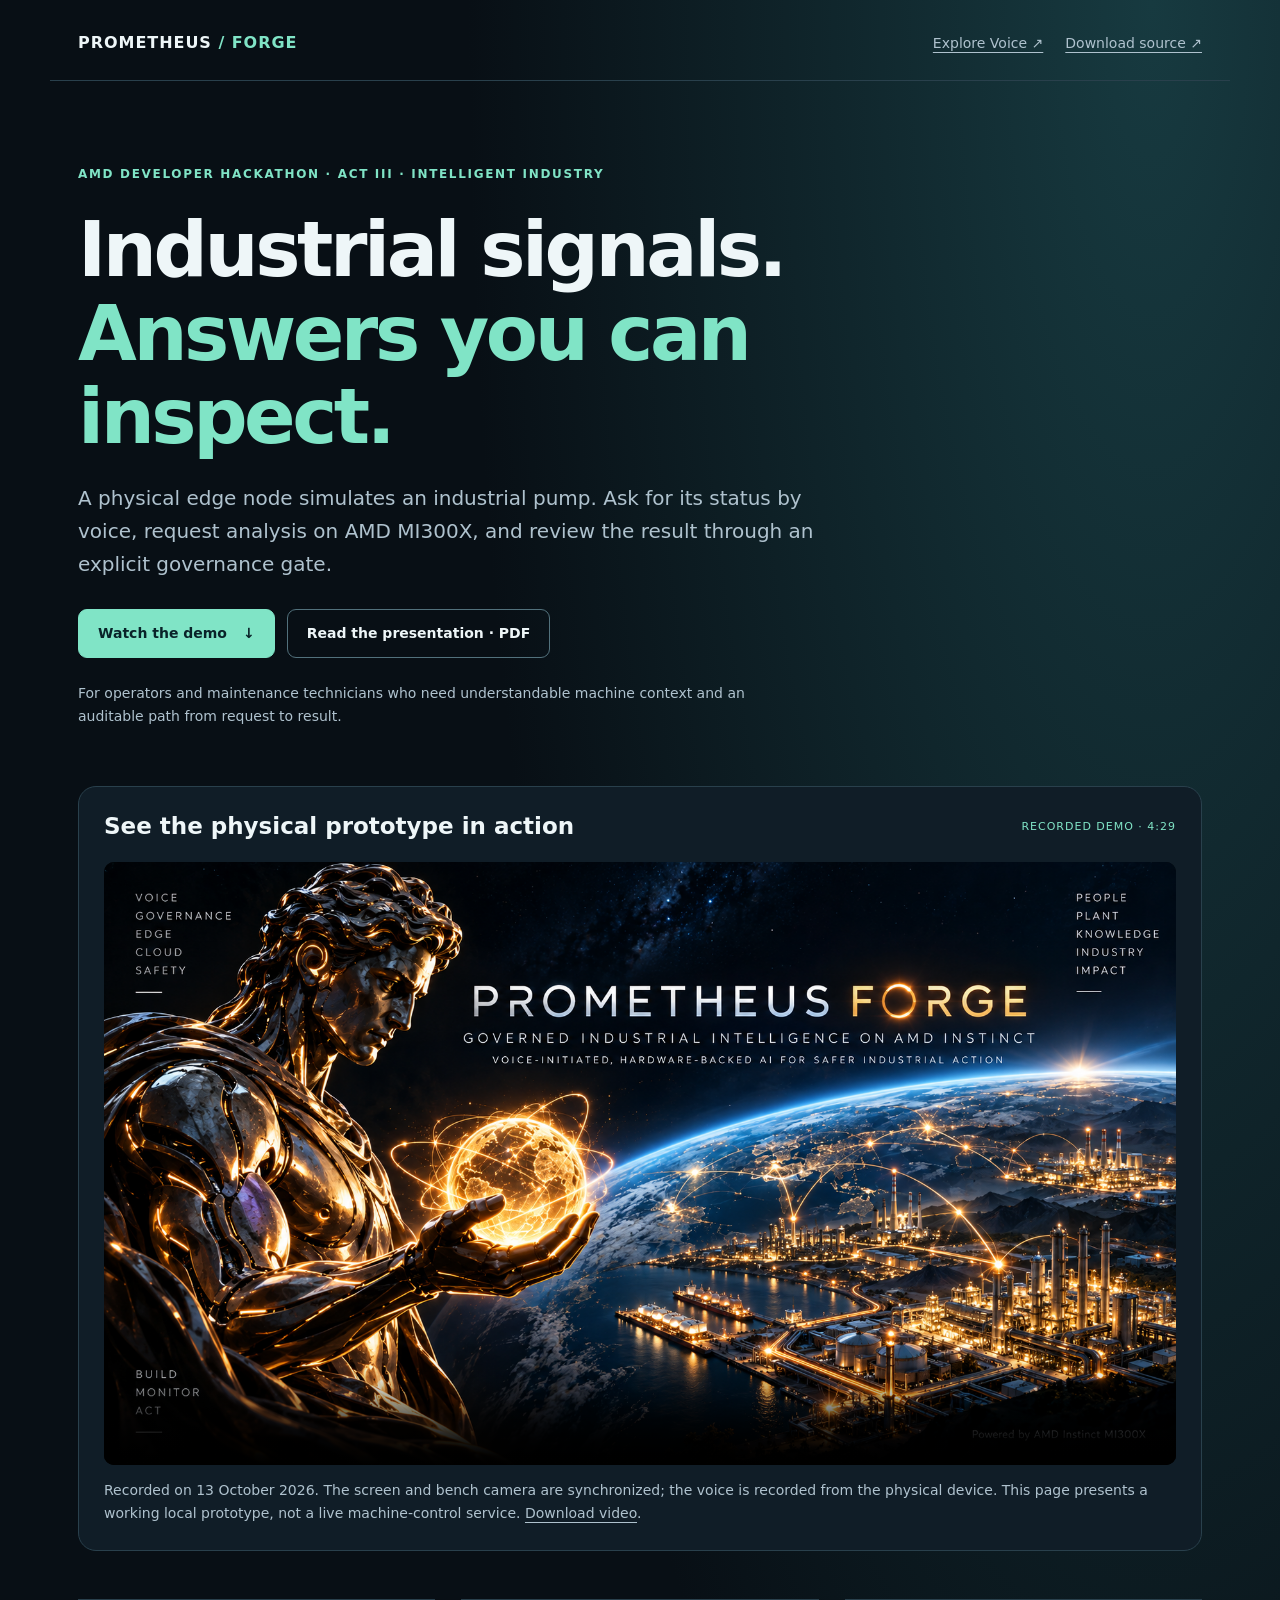
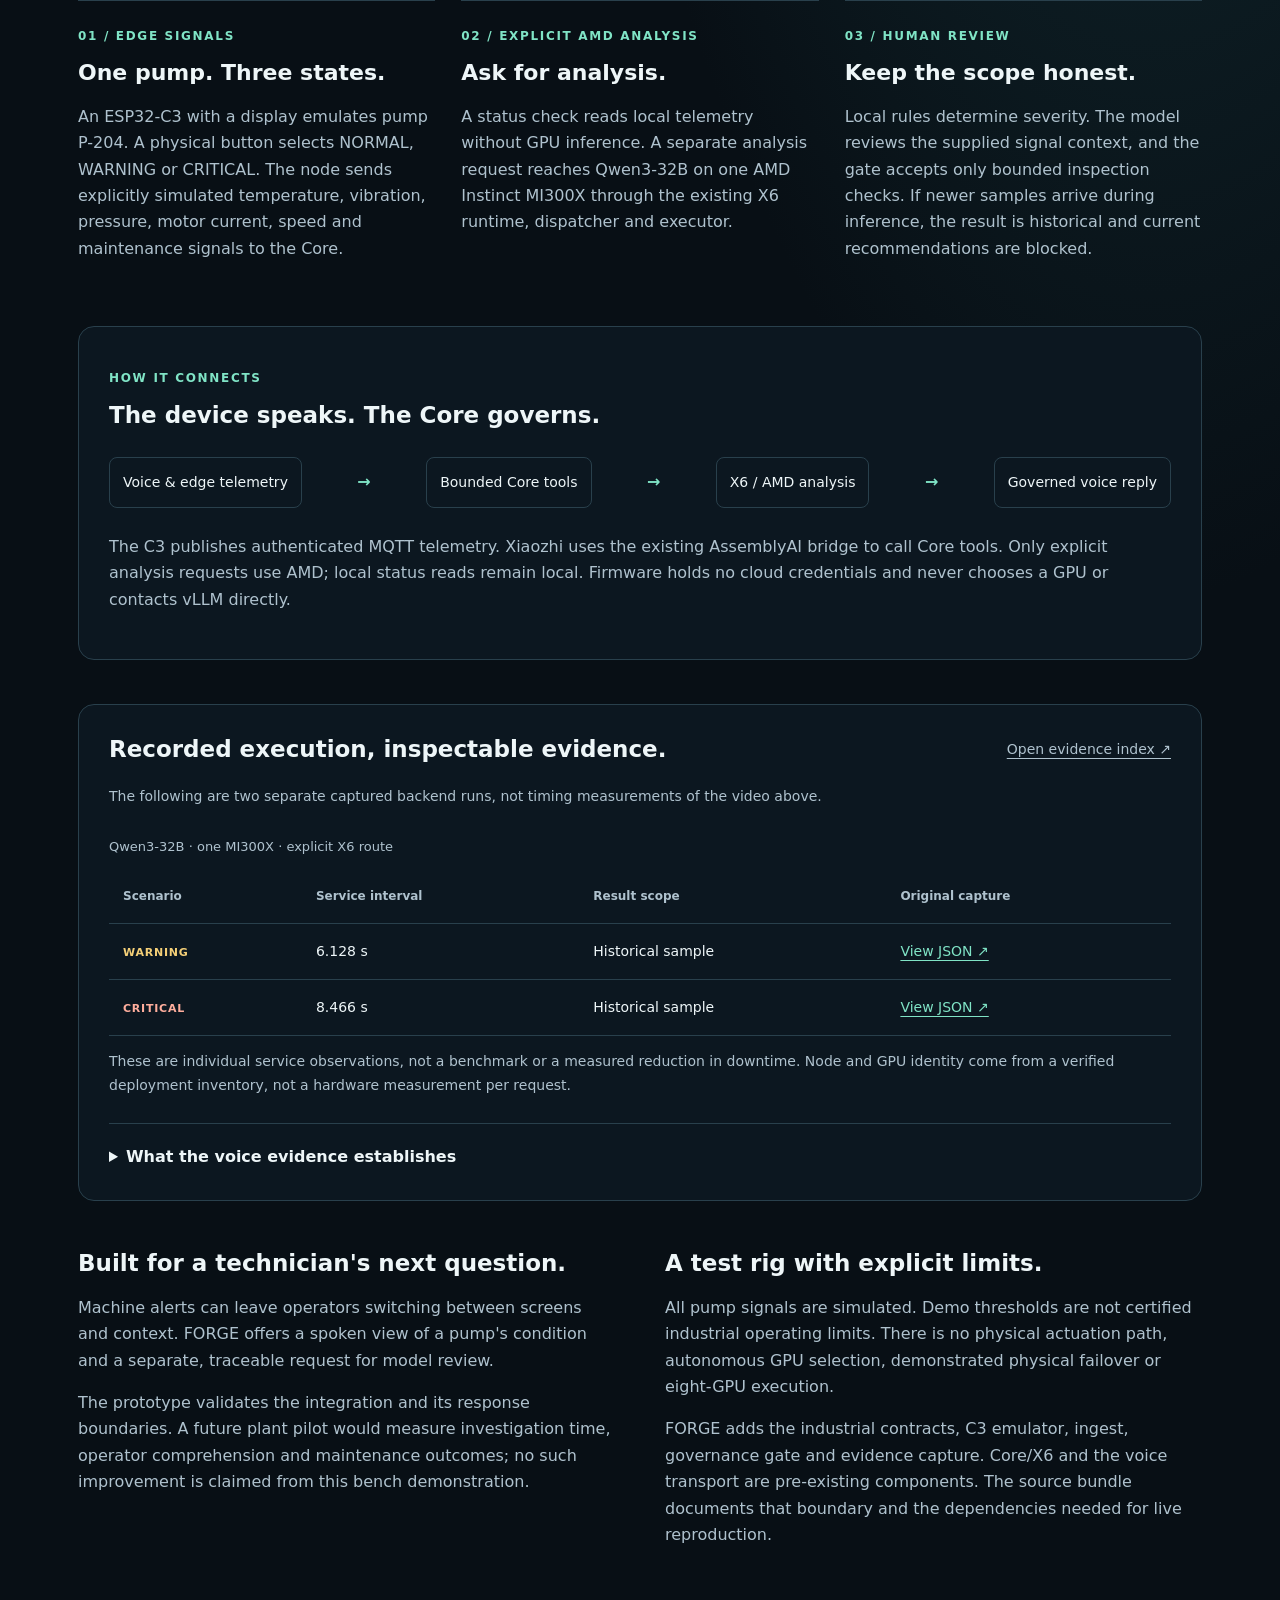
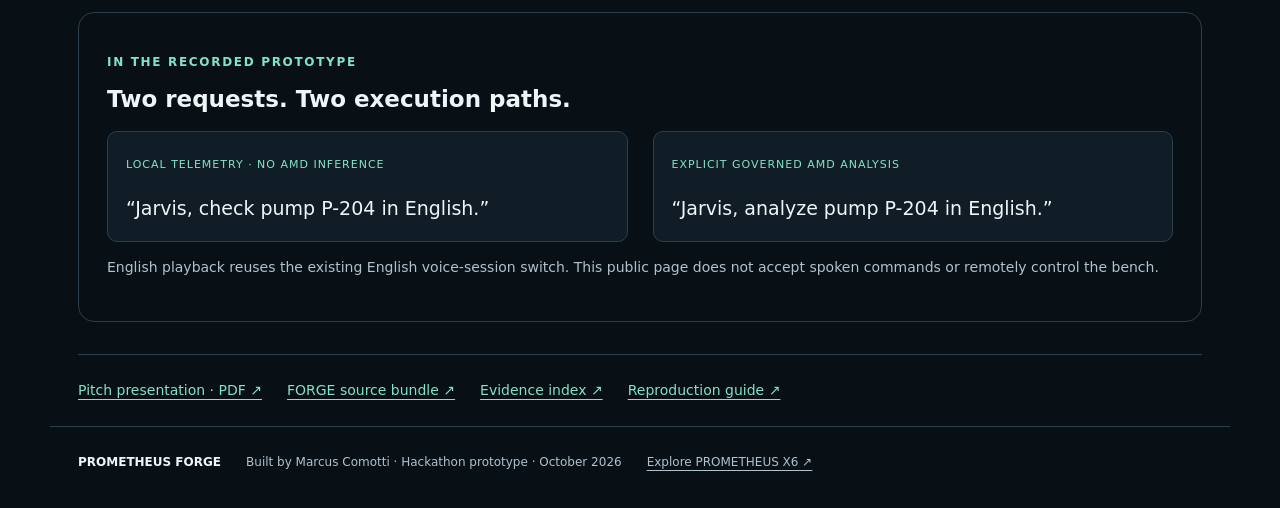
==== public/forge/index.html @ 43f0d74e "Publish PROMETHEUS FORGE industrial AI showcase" ====
<!doctype html>
<html lang="en">
<head>
  <meta charset="utf-8">
  <meta name="viewport" content="width=device-width, initial-scale=1">
  <title>PROMETHEUS FORGE — Governed industrial intelligence</title>
  <meta name="description" content="Watch a physical pump simulator, Xiaozhi voice and governed Qwen3-32B inference on AMD MI300X. Inspect the recorded prototype, presentation and execution evidence.">
  <meta name="theme-color" content="#080f15">
  <meta property="og:title" content="PROMETHEUS FORGE — Industrial signals. Answers you can inspect.">
  <meta property="og:description" content="A recorded industrial prototype combining physical edge telemetry, voice, AMD MI300X inference and human-review boundaries.">
  <meta property="og:image" content="https://jarvisprometheus.space/forge/cover.png">
  <meta property="og:type" content="website">
  <meta property="og:url" content="https://jarvisprometheus.space/forge/">
  <link rel="canonical" href="https://jarvisprometheus.space/forge/">
  <link rel="stylesheet" href="style.css">
</head>
<body>
  <a class="skip" href="#demo">Skip to demonstration</a>
  <header class="wrap"><a class="brand" href="/">PROMETHEUS <span>/ FORGE</span></a><nav class="top-links" aria-label="Related projects"><a class="back" href="/voice/">Explore Voice ↗</a><a class="back" href="source.zip" download>Download source ↗</a></nav></header>
  <main class="wrap">
    <section class="hero" aria-labelledby="title">
      <p class="eyebrow">AMD DEVELOPER HACKATHON · ACT III · INTELLIGENT INDUSTRY</p>
      <h1 id="title">Industrial signals.<br><span>Answers you can inspect.</span></h1>
      <p class="lead">A physical edge node simulates an industrial pump. Ask for its status by voice, request analysis on AMD MI300X, and review the result through an explicit governance gate.</p>
      <div class="actions"><a class="button primary" href="#demo">Watch the demo <span aria-hidden="true">↓</span></a><a class="button" href="presentation.pdf">Read the presentation · PDF</a></div>
      <p class="hero-caption">For operators and maintenance technicians who need understandable machine context and an auditable path from request to result.</p>
    </section>
    <section id="demo" class="demo" aria-labelledby="demo-title">
      <div class="section-head"><h2 id="demo-title">See the physical prototype in action</h2><span class="badge">RECORDED DEMO · 4:29</span></div>
      <video controls playsinline preload="metadata" poster="cover.png" aria-label="PROMETHEUS FORGE recorded demonstration with synchronized desktop and physical devices">
        <source src="demo.mp4" type="video/mp4">
        <p>Your browser cannot play this video. <a href="demo.mp4">Download the demo</a>.</p>
      </video>
      <p class="note">Recorded on 13 October 2026. The screen and bench camera are synchronized; the voice is recorded from the physical device. This page presents a working local prototype, not a live machine-control service. <a href="demo.mp4" download>Download video</a>.</p>
    </section>
    <section class="proof" aria-label="Demonstrated industrial workflow">
      <article><p class="number">01 / EDGE SIGNALS</p><h2>One pump. Three states.</h2><p>An ESP32-C3 with a display emulates pump P-204. A physical button selects NORMAL, WARNING or CRITICAL. The node sends explicitly simulated temperature, vibration, pressure, motor current, speed and maintenance signals to the Core.</p></article>
      <article><p class="number">02 / EXPLICIT AMD ANALYSIS</p><h2>Ask for analysis.</h2><p>A status check reads local telemetry without GPU inference. A separate analysis request reaches Qwen3-32B on one AMD Instinct MI300X through the existing X6 runtime, dispatcher and executor.</p></article>
      <article><p class="number">03 / HUMAN REVIEW</p><h2>Keep the scope honest.</h2><p>Local rules determine severity. The model reviews the supplied signal context, and the gate accepts only bounded inspection checks. If newer samples arrive during inference, the result is historical and current recommendations are blocked.</p></article>
    </section>
    <section class="architecture" aria-labelledby="architecture-title">
      <p class="eyebrow">HOW IT CONNECTS</p><h2 id="architecture-title">The device speaks. The Core governs.</h2>
      <div class="flow"><span>Voice &amp; edge telemetry</span><b aria-hidden="true">→</b><span>Bounded Core tools</span><b aria-hidden="true">→</b><span>X6 / AMD analysis</span><b aria-hidden="true">→</b><span>Governed voice reply</span></div>
      <p>The C3 publishes authenticated MQTT telemetry. Xiaozhi uses the existing AssemblyAI bridge to call Core tools. Only explicit analysis requests use AMD; local status reads remain local. Firmware holds no cloud credentials and never chooses a GPU or contacts vLLM directly.</p>
    </section>
    <section class="evidence-block" aria-labelledby="evidence-title">
      <div class="section-head"><h2 id="evidence-title">Recorded execution, inspectable evidence.</h2><a class="back" href="evidence/index.json">Open evidence index ↗</a></div>
      <p class="note">The following are two separate captured backend runs, not timing measurements of the video above.</p>
      <div class="table-scroll" tabindex="0" role="region" aria-label="Captured AMD backend runs"><table><caption>Qwen3-32B · one MI300X · explicit X6 route</caption><thead><tr><th scope="col">Scenario</th><th scope="col">Service interval</th><th scope="col">Result scope</th><th scope="col">Original capture</th></tr></thead><tbody><tr><th scope="row"><span class="scenario warning">WARNING</span></th><td>6.128 s</td><td>Historical sample</td><td><a href="evidence/warning.json">View JSON ↗</a></td></tr><tr><th scope="row"><span class="scenario critical">CRITICAL</span></th><td>8.466 s</td><td>Historical sample</td><td><a href="evidence/critical.json">View JSON ↗</a></td></tr></tbody></table></div>
      <p class="note">These are individual service observations, not a benchmark or a measured reduction in downtime. Node and GPU identity come from a verified deployment inventory, not a hardware measurement per request.</p>
      <details><summary>What the voice evidence establishes</summary><p>Core results, bridge playback start and audio-submission completion are correlated by actual request and thought IDs. The operator also confirmed hearing the complete English response on the Xiaozhi. That declaration is distinct from a firmware playback-completion acknowledgement. The original captures retain their original test language.</p><p><a href="evidence/voice-listening.json">Inspect the listening declaration ↗</a> · <a href="evidence/voice-trace.json">Inspect the correlated voice trace ↗</a></p></details>
    </section>
    <section class="details" aria-label="Prototype value and boundaries">
      <article><h2>Built for a technician's next question.</h2><p>Machine alerts can leave operators switching between screens and context. FORGE offers a spoken view of a pump's condition and a separate, traceable request for model review.</p><p>The prototype validates the integration and its response boundaries. A future plant pilot would measure investigation time, operator comprehension and maintenance outcomes; no such improvement is claimed from this bench demonstration.</p></article>
      <article><h2>A test rig with explicit limits.</h2><p>All pump signals are simulated. Demo thresholds are not certified industrial operating limits. There is no physical actuation path, autonomous GPU selection, demonstrated physical failover or eight-GPU execution.</p><p>FORGE adds the industrial contracts, C3 emulator, ingest, governance gate and evidence capture. Core/X6 and the voice transport are pre-existing components. The source bundle documents that boundary and the dependencies needed for live reproduction.</p></article>
    </section>
    <section class="commands" aria-labelledby="commands-title"><p class="eyebrow">IN THE RECORDED PROTOTYPE</p><h2 id="commands-title">Two requests. Two execution paths.</h2><div class="command-grid"><article><span class="badge">LOCAL TELEMETRY · NO AMD INFERENCE</span><blockquote>“Jarvis, check pump P-204 in English.”</blockquote></article><article><span class="badge">EXPLICIT GOVERNED AMD ANALYSIS</span><blockquote>“Jarvis, analyze pump P-204 in English.”</blockquote></article></div><p class="note">English playback reuses the existing English voice-session switch. This public page does not accept spoken commands or remotely control the bench.</p></section>
    <nav class="resources" aria-label="Project materials"><a href="presentation.pdf">Pitch presentation · PDF ↗</a><a href="source.zip" download>FORGE source bundle ↗</a><a href="evidence/index.json">Evidence index ↗</a><a href="reproduction.md">Reproduction guide ↗</a></nav>
  </main>
  <footer class="wrap"><strong>PROMETHEUS FORGE</strong><span>Built by Marcus Comotti · Hackathon prototype · October 2026</span><a href="/">Explore PROMETHEUS X6 ↗</a></footer>
</body>
</html>
---- public/forge/style.css ----
:root{color-scheme:dark;--bg:#080f15;--panel:#101d27;--line:#29404c;--text:#eef6f8;--muted:#afc2ce;--mint:#80e4c6}*{box-sizing:border-box}html{scroll-behavior:smooth;scroll-padding-top:24px}body{margin:0;background:radial-gradient(ellipse at 90% 0%,#173a40 0,transparent 42%),var(--bg);color:var(--text);font-family:Inter,system-ui,-apple-system,sans-serif;line-height:1.65}a{color:inherit;text-underline-offset:4px}a:focus-visible{outline:3px solid var(--mint);outline-offset:5px}.wrap{max-width:1180px;margin:auto;padding-left:28px;padding-right:28px}header{display:flex;align-items:center;justify-content:space-between;gap:20px;padding-top:30px;padding-bottom:24px;border-bottom:1px solid var(--line)}.brand{font-weight:800;letter-spacing:.06em;text-decoration:none}.brand span{color:var(--mint)}.back{font-size:14px;color:var(--muted)}.hero{padding:72px 0 44px;max-width:900px}.eyebrow,.number{font-size:12px;letter-spacing:.14em;color:var(--mint);font-weight:700}h1{font-size:clamp(40px,6.2vw,76px);line-height:1.1;letter-spacing:-.045em;margin:23px 0}h1 span{color:var(--mint)}.lead{font-size:20px;max-width:760px;color:var(--muted)}.actions{display:flex;flex-wrap:wrap;gap:12px;margin-top:28px}.button{display:inline-flex;align-items:center;gap:16px;border:1px solid #52717c;border-radius:9px;padding:12px 19px;font-size:14px;font-weight:700;text-decoration:none}.button:hover{background:#1d343e}.primary{background:var(--mint);color:#092329;border-color:var(--mint)}.primary:hover{background:#a0f0d9}.demo{padding:25px;border:1px solid var(--line);border-radius:18px;background:var(--panel)}.section-head{display:flex;gap:18px;align-items:center;justify-content:space-between;margin-bottom:20px}h2{font-size:23px;line-height:1.3;margin:0 0 16px}.section-head h2{margin:0}.badge{font-size:11px;letter-spacing:.09em;color:var(--mint);white-space:nowrap}video{display:block;width:100%;aspect-ratio:16/9;background:#05090c;border-radius:10px}.note{font-size:14px;color:var(--muted)}.demo .note{margin-bottom:0}.proof{display:grid;grid-template-columns:repeat(3,1fr);gap:26px;padding:48px 0}.proof article{border-top:2px solid var(--line);padding-top:14px}.proof p:not(.number),.architecture>p:last-child,.details p{color:var(--muted)}.proof h2{font-size:22px}.architecture{padding:30px;border:1px solid var(--line);border-radius:16px;background:#0c1720}.flow{display:flex;align-items:center;justify-content:space-between;gap:12px;margin:26px 0}.flow span{padding:13px;border:1px solid var(--line);border-radius:8px;font-size:14px;text-align:center}.flow b{color:var(--mint)}.details{display:grid;grid-template-columns:1fr 1fr;gap:50px;padding:48px 0}.resources{display:flex;flex-wrap:wrap;gap:25px;padding:24px 0;border-top:1px solid var(--line);color:var(--mint);font-size:14px}footer{display:flex;flex-wrap:wrap;gap:14px 25px;border-top:1px solid var(--line);padding-top:26px;padding-bottom:35px;font-size:12px;color:var(--muted)}footer strong{color:var(--text)}.skip{position:absolute;left:20px;top:-100px;background:var(--mint);color:#092329;padding:10px;z-index:2}.skip:focus{top:10px}@media(max-width:650px){.wrap{padding-left:18px;padding-right:18px}.hero{padding-top:45px}.lead{font-size:18px}.back{font-size:12px}.brand{font-size:14px}.section-head{align-items:flex-start;flex-direction:column;gap:8px}.demo{padding:14px}.proof,.details{grid-template-columns:1fr;gap:24px;padding:32px 0}.flow{flex-direction:column;align-items:stretch}.flow b{text-align:center;transform:rotate(90deg)}.architecture{padding:22px}.resources{gap:16px}}@media(prefers-reduced-motion:reduce){html{scroll-behavior:auto}}
.top-links{display:flex;gap:22px;flex-wrap:wrap}.hero-caption{font-size:14px;color:var(--muted);max-width:710px;margin-top:24px}.evidence-block{margin-top:44px;padding:30px;border:1px solid var(--line);border-radius:16px;background:#0c1720}.evidence-block details{margin-top:26px;border-top:1px solid var(--line);padding-top:20px}.evidence-block summary{cursor:pointer;font-weight:700}.evidence-block details p{color:var(--muted)}.table-scroll{overflow-x:auto}.table-scroll:focus-visible{outline:2px solid var(--mint);outline-offset:4px}table{width:100%;border-collapse:collapse;margin-top:14px;white-space:nowrap;text-align:left}caption{text-align:left;color:var(--muted);font-size:13px;padding:0 0 14px}th,td{padding:16px 14px;border-bottom:1px solid var(--line);font-size:14px}thead th{font-size:12px;color:var(--muted);font-weight:600}td a{color:var(--mint)}.scenario{letter-spacing:.07em;font-size:11px}.warning{color:#f4cf77}.critical{color:#ffae9d}.commands{padding:28px;border:1px solid var(--line);border-radius:16px;margin-bottom:32px}.command-grid{display:grid;grid-template-columns:1fr 1fr;gap:25px}.command-grid article{padding:18px;border:1px solid var(--line);border-radius:10px;background:var(--panel)}blockquote{margin:18px 0 0;font-size:19px;line-height:1.5}.commands .badge{white-space:normal}@media(max-width:650px){.top-links{gap:10px;justify-content:flex-end}.top-links a{font-size:11px}.evidence-block,.commands{padding:19px}.command-grid{grid-template-columns:1fr}.table-scroll{margin-right:-8px}th,td{padding:12px 10px}}
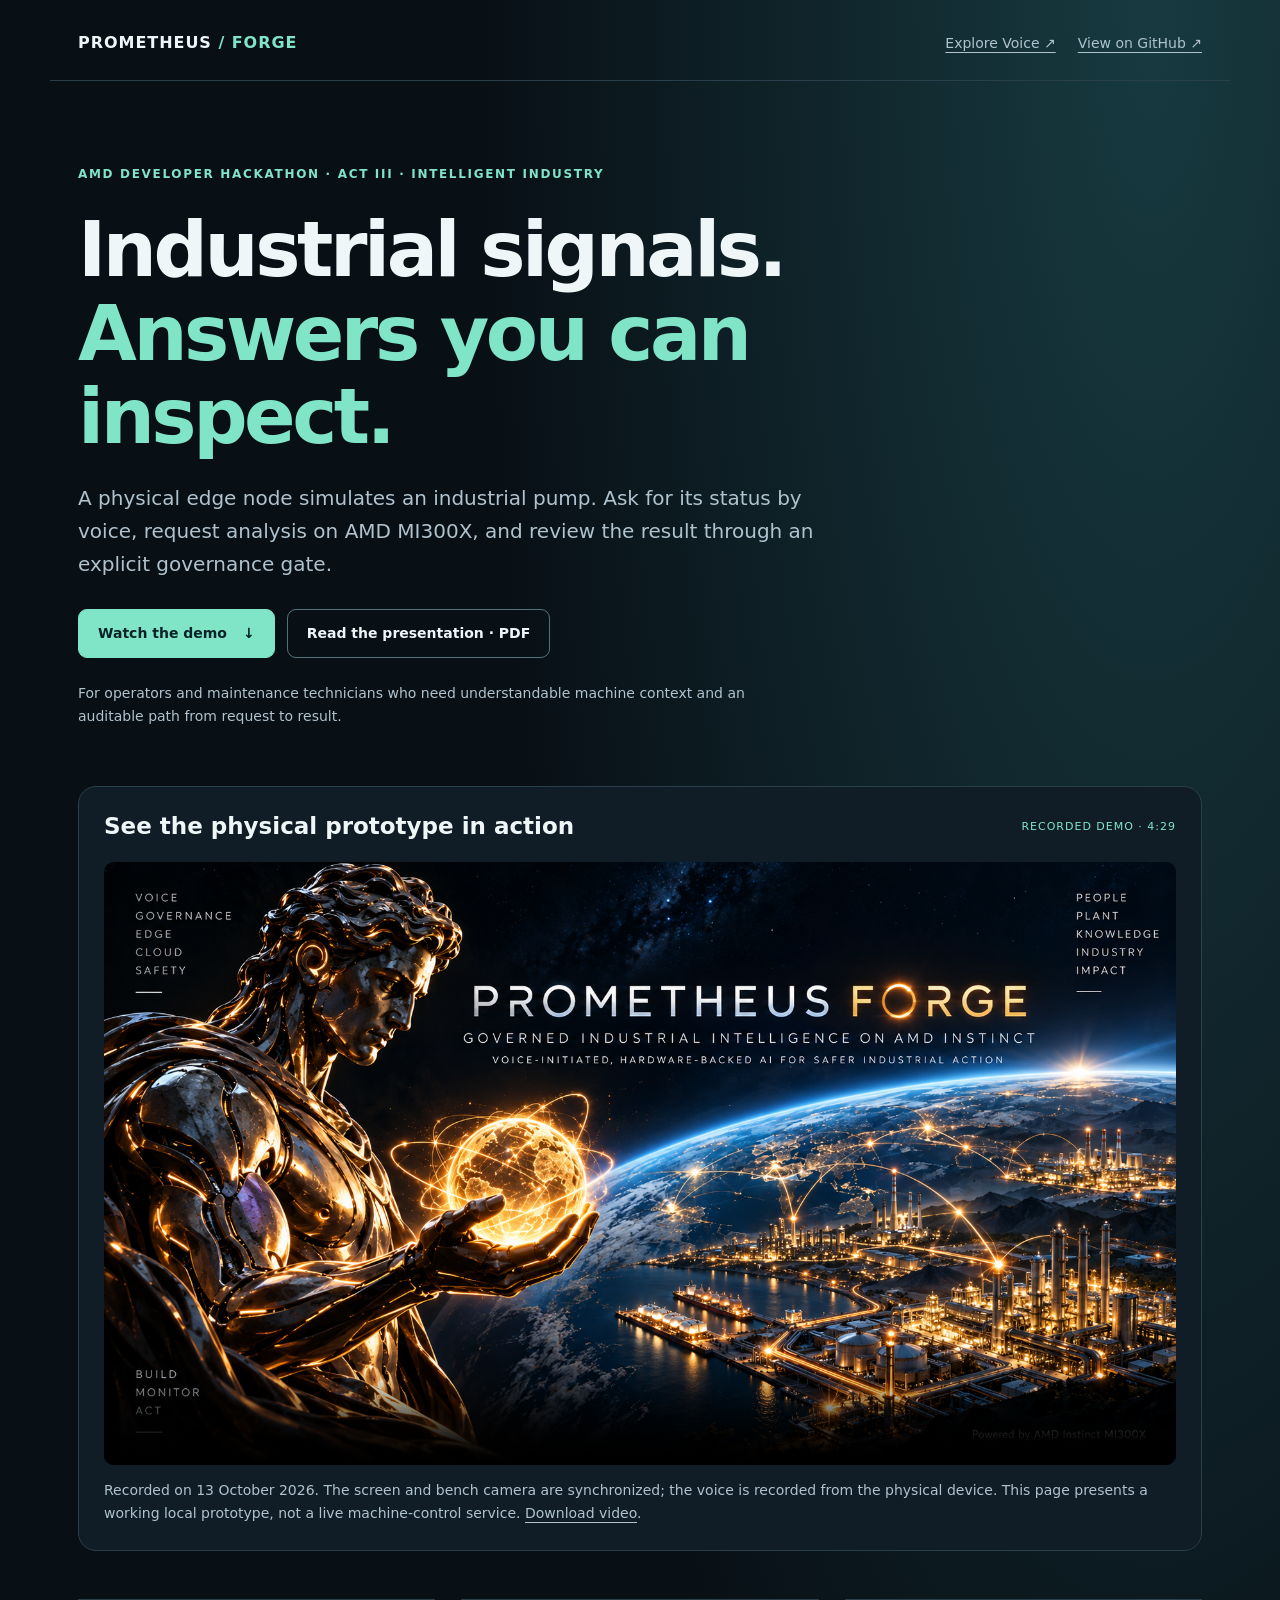
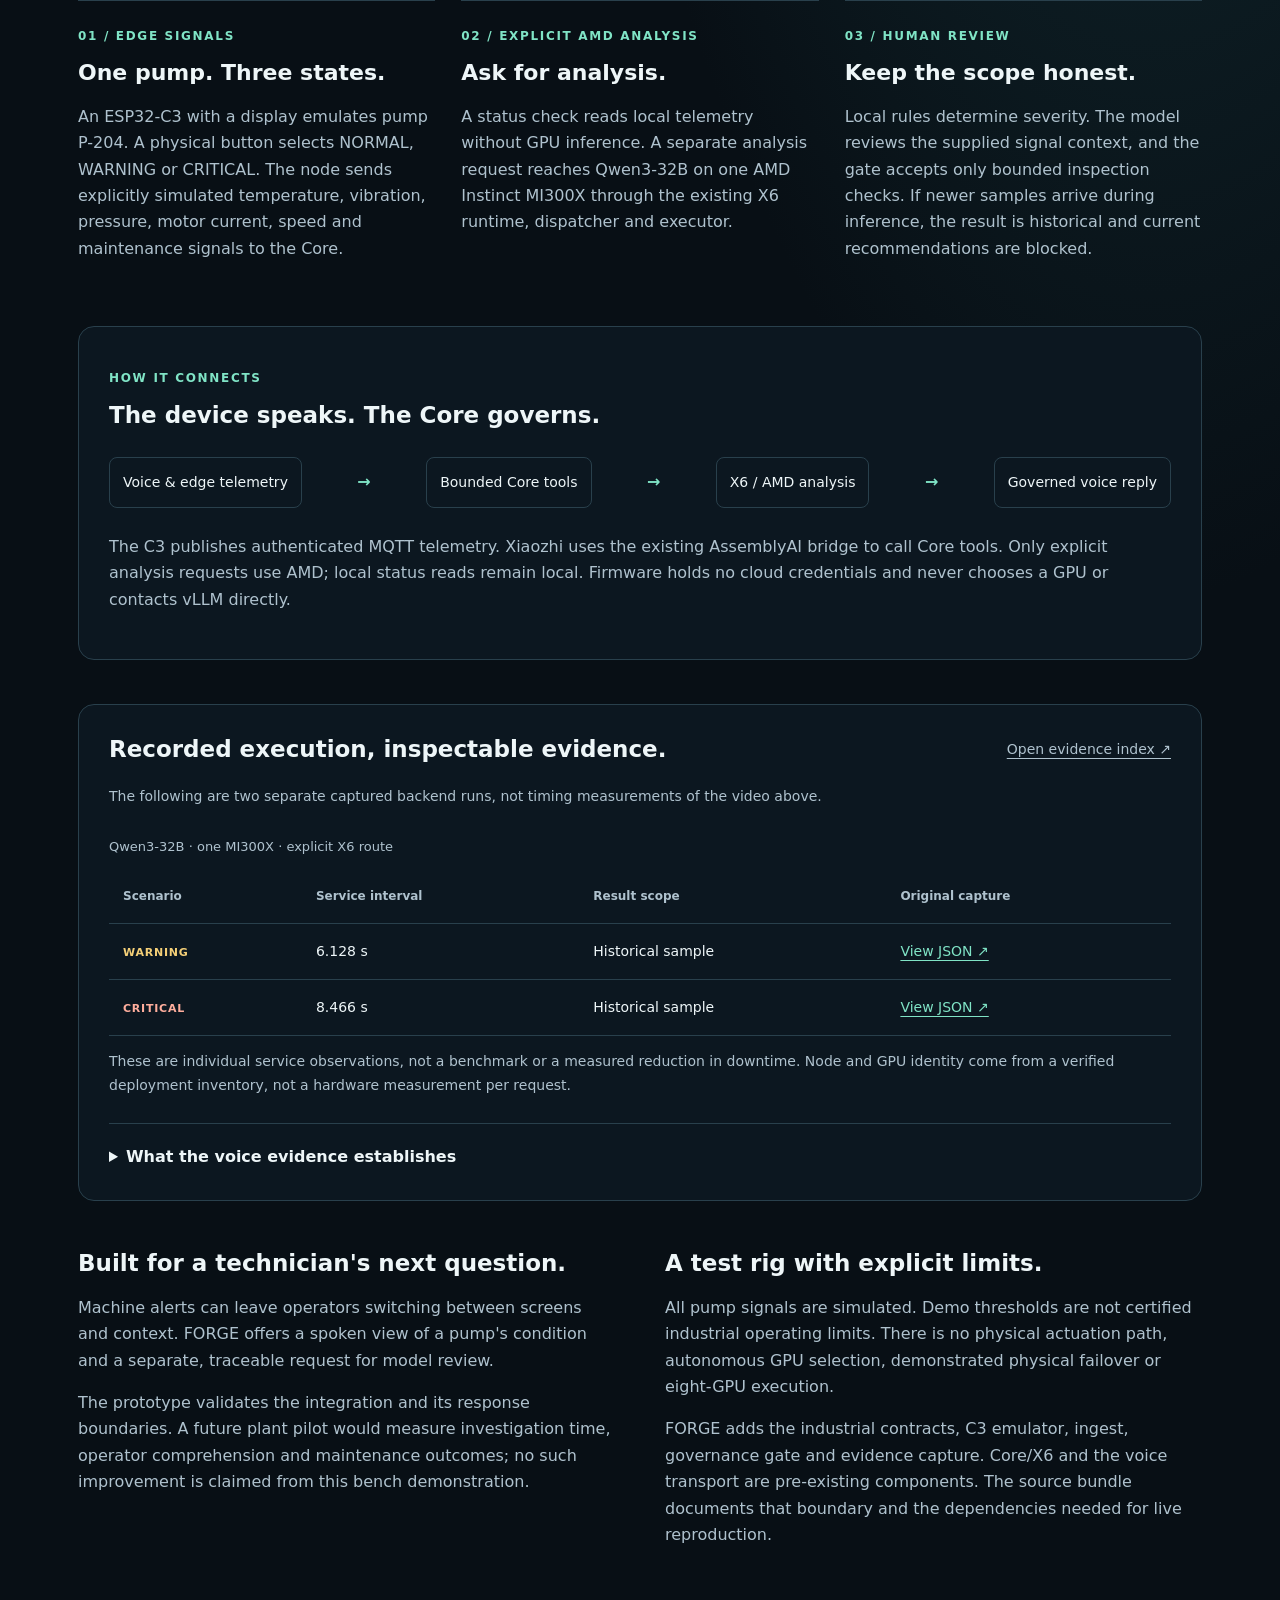
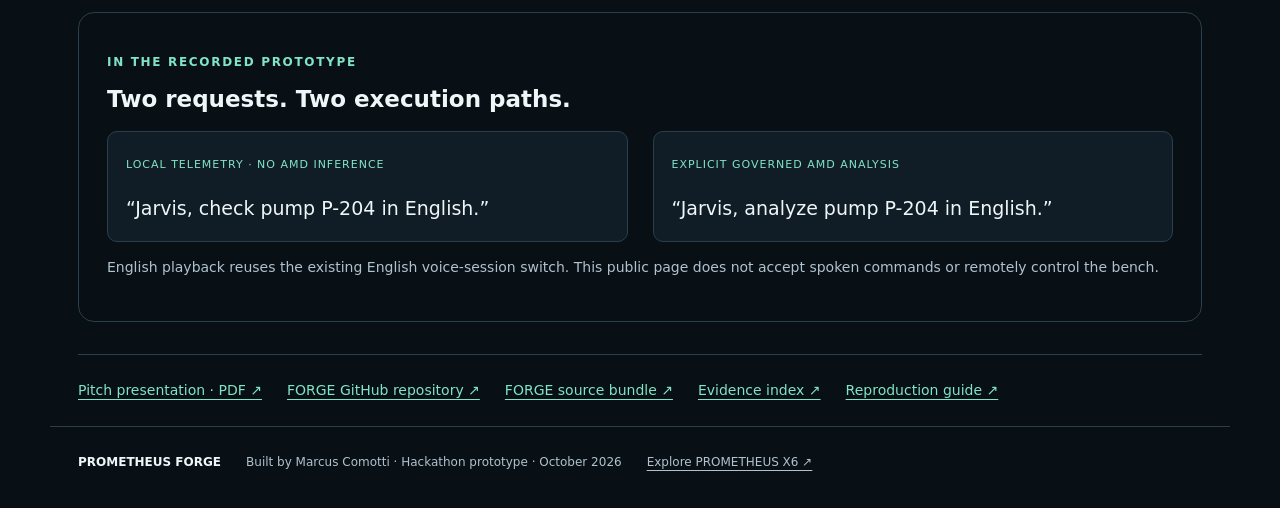
==== commit 808af18c: "Link FORGE showcase to public GitHub repository" ====
--- a/public/forge/index.html
+++ b/public/forge/index.html
@@ -16,7 +16,7 @@
 </head>
 <body>
   <a class="skip" href="#demo">Skip to demonstration</a>
-  <header class="wrap"><a class="brand" href="/">PROMETHEUS <span>/ FORGE</span></a><nav class="top-links" aria-label="Related projects"><a class="back" href="/voice/">Explore Voice ↗</a><a class="back" href="source.zip" download>Download source ↗</a></nav></header>
+  <header class="wrap"><a class="brand" href="/">PROMETHEUS <span>/ FORGE</span></a><nav class="top-links" aria-label="Related projects"><a class="back" href="/voice/">Explore Voice ↗</a><a class="back" href="https://github.com/comottimarcus-dot/prometheus-forge">View on GitHub ↗</a></nav></header>
   <main class="wrap">
     <section class="hero" aria-labelledby="title">
       <p class="eyebrow">AMD DEVELOPER HACKATHON · ACT III · INTELLIGENT INDUSTRY</p>
@@ -55,7 +55,7 @@
       <article><h2>A test rig with explicit limits.</h2><p>All pump signals are simulated. Demo thresholds are not certified industrial operating limits. There is no physical actuation path, autonomous GPU selection, demonstrated physical failover or eight-GPU execution.</p><p>FORGE adds the industrial contracts, C3 emulator, ingest, governance gate and evidence capture. Core/X6 and the voice transport are pre-existing components. The source bundle documents that boundary and the dependencies needed for live reproduction.</p></article>
     </section>
     <section class="commands" aria-labelledby="commands-title"><p class="eyebrow">IN THE RECORDED PROTOTYPE</p><h2 id="commands-title">Two requests. Two execution paths.</h2><div class="command-grid"><article><span class="badge">LOCAL TELEMETRY · NO AMD INFERENCE</span><blockquote>“Jarvis, check pump P-204 in English.”</blockquote></article><article><span class="badge">EXPLICIT GOVERNED AMD ANALYSIS</span><blockquote>“Jarvis, analyze pump P-204 in English.”</blockquote></article></div><p class="note">English playback reuses the existing English voice-session switch. This public page does not accept spoken commands or remotely control the bench.</p></section>
-    <nav class="resources" aria-label="Project materials"><a href="presentation.pdf">Pitch presentation · PDF ↗</a><a href="source.zip" download>FORGE source bundle ↗</a><a href="evidence/index.json">Evidence index ↗</a><a href="reproduction.md">Reproduction guide ↗</a></nav>
+    <nav class="resources" aria-label="Project materials"><a href="presentation.pdf">Pitch presentation · PDF ↗</a><a href="https://github.com/comottimarcus-dot/prometheus-forge">FORGE GitHub repository ↗</a><a href="source.zip" download>FORGE source bundle ↗</a><a href="evidence/index.json">Evidence index ↗</a><a href="reproduction.md">Reproduction guide ↗</a></nav>
   </main>
   <footer class="wrap"><strong>PROMETHEUS FORGE</strong><span>Built by Marcus Comotti · Hackathon prototype · October 2026</span><a href="/">Explore PROMETHEUS X6 ↗</a></footer>
 </body>
